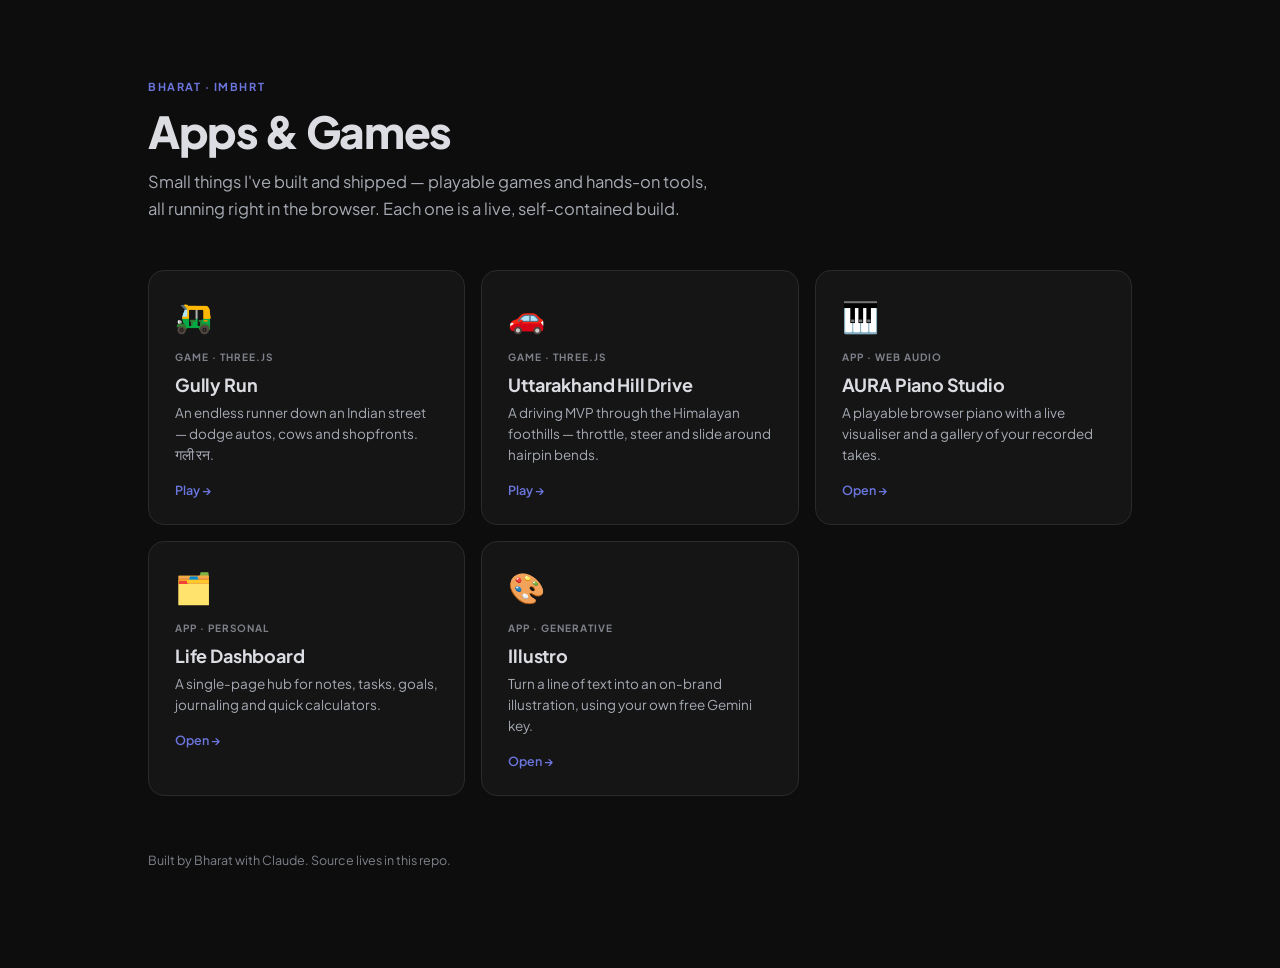
==== index.html @ 37942497 "Public apps & games for GitHub Pages Five self-contained browser builds, each in its own folder: - g" ====
<!doctype html>
<html lang="en">
<head>
<meta charset="utf-8">
<meta name="viewport" content="width=device-width, initial-scale=1">
<title>Bharat · Apps & Games</title>
<link href="https://fonts.googleapis.com/css2?family=Plus+Jakarta+Sans:wght@400;500;600;700;800&display=swap" rel="stylesheet">
<style>
  :root{--bg:#0d0d0d;--s1:#151516;--s2:#1b1b1d;--hair:#2a2a2d;--hair2:#3a3a3e;--ink:#dcdde2;--muted:#a6aab3;--sub:#7e818a;--accent:#6b76dd;--font:'Plus Jakarta Sans',system-ui,sans-serif}
  *{box-sizing:border-box;margin:0;padding:0}
  body{font-family:var(--font);background:var(--bg);color:var(--ink);-webkit-font-smoothing:antialiased;min-height:100vh}
  .wrap{max-width:1040px;margin:0 auto;padding:80px 28px 100px}
  .eyebrow{font-size:11px;font-weight:700;letter-spacing:.14em;text-transform:uppercase;color:var(--accent);margin-bottom:14px}
  h1{font-size:clamp(28px,4vw,44px);font-weight:800;letter-spacing:-.03em;line-height:1.1;margin-bottom:14px}
  .lead{font-size:16.5px;color:var(--muted);max-width:560px;line-height:1.6;margin-bottom:48px}
  .grid{display:grid;grid-template-columns:repeat(auto-fill,minmax(280px,1fr));gap:16px}
  a.card{display:block;text-decoration:none;color:inherit;background:var(--s1);border:1px solid var(--hair);border-radius:16px;padding:26px;transition:transform .2s,border-color .2s,background .2s}
  a.card:hover{transform:translateY(-4px);border-color:var(--hair2);background:var(--s2)}
  .emoji{font-size:30px;margin-bottom:16px}
  .kind{font-size:10px;font-weight:700;letter-spacing:.1em;text-transform:uppercase;color:var(--sub);margin-bottom:10px}
  .name{font-size:18px;font-weight:700;margin-bottom:7px;letter-spacing:-.01em}
  .desc{font-size:13.5px;color:var(--muted);line-height:1.55}
  .go{margin-top:16px;font-size:12.5px;font-weight:600;color:var(--accent)}
  footer{margin-top:56px;font-size:12.5px;color:var(--sub)}
  footer a{color:var(--muted)}
</style>
</head>
<body>
  <div class="wrap">
    <div class="eyebrow">Bharat · imbhrt</div>
    <h1>Apps &amp; Games</h1>
    <p class="lead">Small things I've built and shipped — playable games and hands-on tools, all running right in the browser. Each one is a live, self-contained build.</p>
    <div class="grid">
      <a class="card" href="gully-run/">
        <div class="emoji">🛺</div><div class="kind">Game · Three.js</div>
        <div class="name">Gully Run</div>
        <div class="desc">An endless runner down an Indian street — dodge autos, cows and shopfronts. गली रन.</div>
        <div class="go">Play →</div>
      </a>
      <a class="card" href="uttarakhand/">
        <div class="emoji">🚗</div><div class="kind">Game · Three.js</div>
        <div class="name">Uttarakhand Hill Drive</div>
        <div class="desc">A driving MVP through the Himalayan foothills — throttle, steer and slide around hairpin bends.</div>
        <div class="go">Play →</div>
      </a>
      <a class="card" href="piano/">
        <div class="emoji">🎹</div><div class="kind">App · Web Audio</div>
        <div class="name">AURA Piano Studio</div>
        <div class="desc">A playable browser piano with a live visualiser and a gallery of your recorded takes.</div>
        <div class="go">Open →</div>
      </a>
      <a class="card" href="dashboard/">
        <div class="emoji">🗂️</div><div class="kind">App · Personal</div>
        <div class="name">Life Dashboard</div>
        <div class="desc">A single-page hub for notes, tasks, goals, journaling and quick calculators.</div>
        <div class="go">Open →</div>
      </a>
      <a class="card" href="illustro/">
        <div class="emoji">🎨</div><div class="kind">App · Generative</div>
        <div class="name">Illustro</div>
        <div class="desc">Turn a line of text into an on-brand illustration, using your own free Gemini key.</div>
        <div class="go">Open →</div>
      </a>
    </div>
    <footer>Built by Bharat with Claude. Source lives in this repo.</footer>
  </div>
</body>
</html>
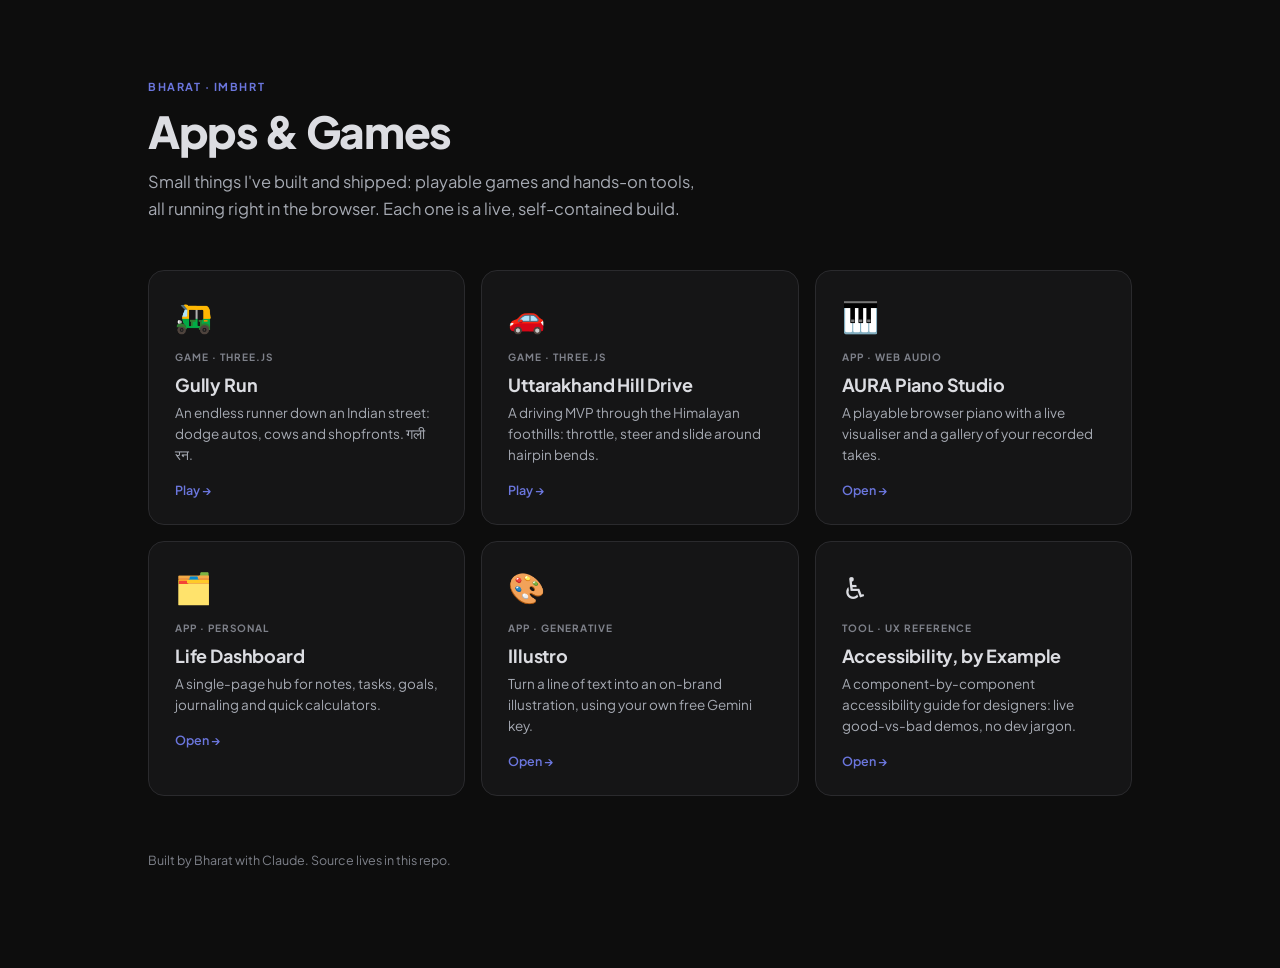
==== commit dd1b409e: "Add Accessibility, by Example app + link on landing Co-Authored-By: Claude Opus 4.8 <noreply@anthrop" ====
--- a/index.html
+++ b/index.html
@@ -29,18 +29,18 @@
   <div class="wrap">
     <div class="eyebrow">Bharat · imbhrt</div>
     <h1>Apps &amp; Games</h1>
-    <p class="lead">Small things I've built and shipped — playable games and hands-on tools, all running right in the browser. Each one is a live, self-contained build.</p>
+    <p class="lead">Small things I've built and shipped: playable games and hands-on tools, all running right in the browser. Each one is a live, self-contained build.</p>
     <div class="grid">
       <a class="card" href="gully-run/">
         <div class="emoji">🛺</div><div class="kind">Game · Three.js</div>
         <div class="name">Gully Run</div>
-        <div class="desc">An endless runner down an Indian street — dodge autos, cows and shopfronts. गली रन.</div>
+        <div class="desc">An endless runner down an Indian street: dodge autos, cows and shopfronts. गली रन.</div>
         <div class="go">Play →</div>
       </a>
       <a class="card" href="uttarakhand/">
         <div class="emoji">🚗</div><div class="kind">Game · Three.js</div>
         <div class="name">Uttarakhand Hill Drive</div>
-        <div class="desc">A driving MVP through the Himalayan foothills — throttle, steer and slide around hairpin bends.</div>
+        <div class="desc">A driving MVP through the Himalayan foothills: throttle, steer and slide around hairpin bends.</div>
         <div class="go">Play →</div>
       </a>
       <a class="card" href="piano/">
@@ -61,6 +61,12 @@
         <div class="desc">Turn a line of text into an on-brand illustration, using your own free Gemini key.</div>
         <div class="go">Open →</div>
       </a>
+      <a class="card" href="a11y/">
+        <div class="emoji">♿</div><div class="kind">Tool · UX Reference</div>
+        <div class="name">Accessibility, by Example</div>
+        <div class="desc">A component-by-component accessibility guide for designers: live good-vs-bad demos, no dev jargon.</div>
+        <div class="go">Open →</div>
+      </a>
     </div>
     <footer>Built by Bharat with Claude. Source lives in this repo.</footer>
   </div>
